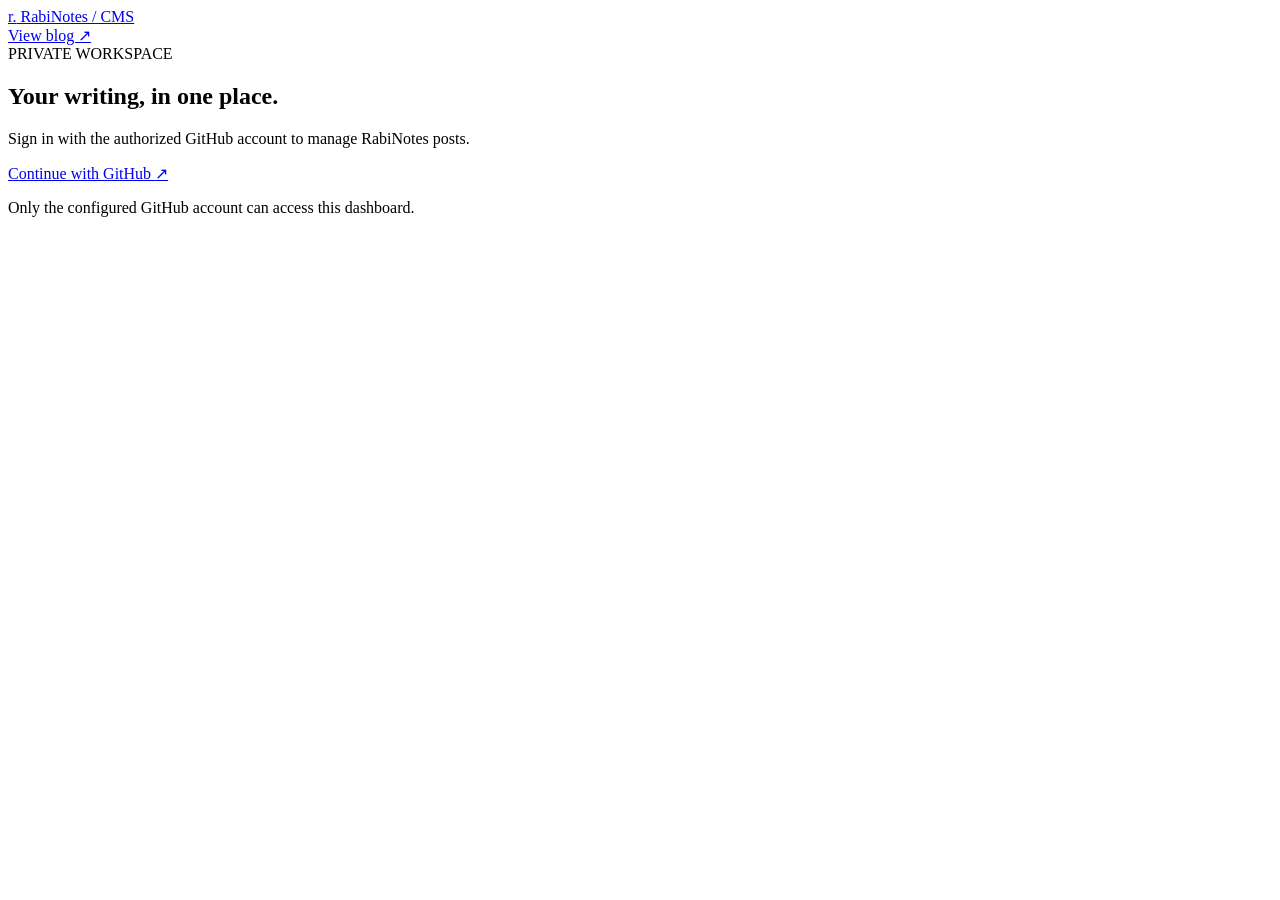
==== admin/index.html @ a3fb3af0 "Add RabiNotes CMS admin dashboard" ====
<!doctype html>
<html lang="en">
<head>
  <meta charset="utf-8">
  <meta name="viewport" content="width=device-width,initial-scale=1">
  <meta name="robots" content="noindex,nofollow">
  <meta name="theme-color" content="#f7f8fa">
  <title>RabiNotes CMS</title>
  <link rel="icon" href="/favicon.svg" type="image/svg+xml">
  <link rel="stylesheet" href="/admin/admin.css">
</head>
<body>
  <header class="topbar">
    <a class="brand" href="/" aria-label="RabiNotes home"><span class="mark">r.</span> RabiNotes <span class="muted">/ CMS</span></a>
    <div class="top-actions"><a href="/" target="_blank" rel="noreferrer">View blog ↗</a><button id="logout" class="button quiet" hidden>Sign out</button></div>
  </header>
  <main class="shell">
    <section id="login-screen" class="login-card">
      <div class="eyebrow">PRIVATE WORKSPACE</div>
      <h1>Your writing, in one place.</h1>
      <p>Sign in with the authorized GitHub account to manage RabiNotes posts.</p>
      <a class="button primary" href="https://rabinotes-auth.rabsrabi26.workers.dev/auth/login">Continue with GitHub <span>↗</span></a>
      <p class="hint">Only the configured GitHub account can access this dashboard.</p>
    </section>

    <section id="app-screen" hidden>
      <div class="page-heading">
        <div><div class="eyebrow">CONTENT MANAGEMENT</div><h1>Posts</h1><p class="subheading">Create, edit and publish notes on RabiNotes.</p></div>
        <button id="new-post" class="button primary">＋ New post</button>
      </div>
      <div id="notice" class="notice" role="status" hidden></div>
      <div class="workspace">
        <aside class="post-list-panel">
          <div class="list-heading"><strong>All posts</strong><span id="post-count">0</span></div>
          <div id="post-list" class="post-list"></div>
        </aside>
        <section class="editor-panel">
          <div id="empty-editor" class="empty-editor"><div class="empty-icon">✎</div><h2>Select a post</h2><p>Choose a post from the list or create a new one.</p></div>
          <form id="post-form" hidden>
            <div class="editor-heading"><div><div class="eyebrow" id="editor-mode">EDIT POST</div><h2 id="form-heading">Edit post</h2></div><button type="button" id="delete-post" class="button danger quiet">Delete</button></div>
            <label>Post title<input id="title" required maxlength="160" placeholder="A clear, useful title"></label>
            <div class="two-col">
              <label>URL slug<input id="slug" required pattern="[a-z0-9]+(?:-[a-z0-9]+)*" placeholder="my-new-post"></label>
              <label>Category<select id="category"><option>Networking</option><option>Wireless</option><option>Research</option><option>Notes</option></select></label>
            </div>
            <div class="two-col">
              <label>Publication date<input id="date" type="date" required></label>
              <label>Reading time<input id="read" maxlength="30" placeholder="4 min read"></label>
            </div>
            <label>Short description<textarea id="description" rows="2" maxlength="240" placeholder="A short summary shown on the homepage"></textarea></label>
            <div class="body-label"><label for="body">Post body <span>HTML supported</span></label><button type="button" id="preview-toggle" class="text-button">Preview</button></div>
            <textarea id="body" class="body-editor" rows="15" placeholder="<p>Start writing your post...</p>"></textarea>
            <div id="preview" class="preview" hidden></div>
            <div class="save-row"><span id="save-status" class="hint">Changes are saved to GitHub when you publish.</span><button type="submit" id="save-post" class="button primary">Publish changes</button></div>
          </form>
        </section>
      </div>
    </section>
  </main>
  <script src="/admin/admin.js"></script>
</body>
</html>
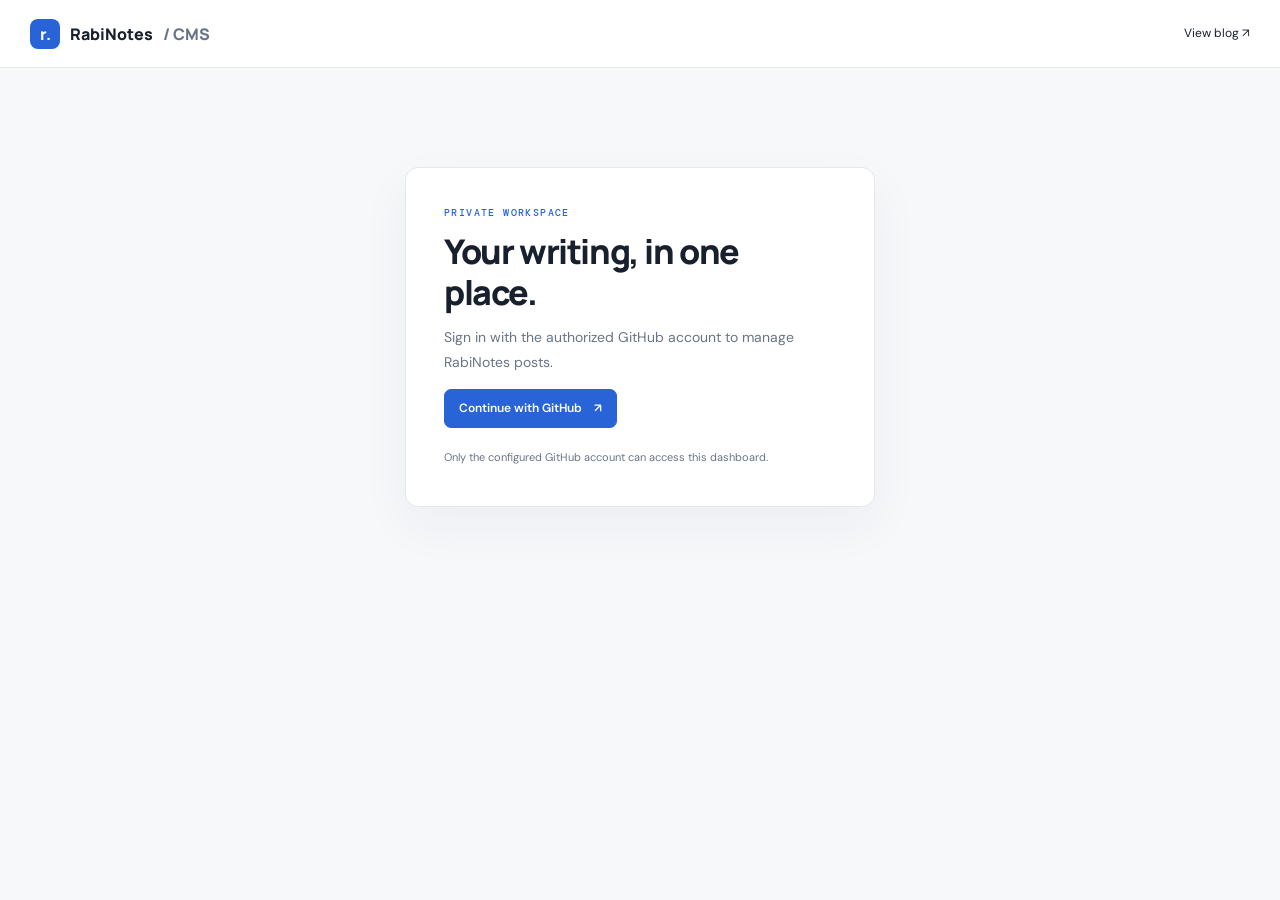
==== commit ecedb4a2: "Clarify plain-text post editor instructions" ====
--- a/admin/index.html
+++ b/admin/index.html
@@ -48,8 +48,8 @@
               <label>Reading time<input id="read" maxlength="30" placeholder="4 min read"></label>
             </div>
             <label>Short description<textarea id="description" rows="2" maxlength="240" placeholder="A short summary shown on the homepage"></textarea></label>
-            <div class="body-label"><label for="body">Post body <span>HTML supported</span></label><button type="button" id="preview-toggle" class="text-button">Preview</button></div>
-            <textarea id="body" class="body-editor" rows="15" placeholder="<p>Start writing your post...</p>"></textarea>
+            <div class="body-label"><label for="body">Post body <span>Plain text or HTML</span></label><button type="button" id="preview-toggle" class="text-button">Preview</button></div>
+            <textarea id="body" class="body-editor" rows="15" placeholder="Write normally here. Use a blank line to start a new paragraph. No HTML tags needed."></textarea>
             <div id="preview" class="preview" hidden></div>
             <div class="save-row"><span id="save-status" class="hint">Changes are saved to GitHub when you publish.</span><button type="submit" id="save-post" class="button primary">Publish changes</button></div>
           </form>
--- a/admin/admin.css
+++ b/admin/admin.css
@@ -0,0 +1,4 @@
+@import url('https://fonts.googleapis.com/css2?family=DM+Mono:wght@400;500&family=DM+Sans:wght@400;500;600;700&family=Manrope:wght@500;600;700;800&display=swap');
+:root{--bg:#f7f8fa;--surface:#fff;--ink:#17202c;--muted:#697586;--line:#e4e8ee;--accent:#2864d8;--soft:#eaf0fd;--red:#c44545;--sans:'DM Sans',sans-serif;--display:'Manrope',sans-serif;--mono:'DM Mono',monospace}
+*{box-sizing:border-box}body{margin:0;background:var(--bg);color:var(--ink);font:14px/1.6 var(--sans)}button,input,textarea,select{font:inherit}button,a{touch-action:manipulation}a{color:inherit;text-decoration:none}.topbar{height:68px;padding:0 max(24px,calc((100% - 1220px)/2));display:flex;align-items:center;justify-content:space-between;background:var(--surface);border-bottom:1px solid var(--line)}.brand{display:flex;align-items:center;gap:10px;font:800 16px var(--display)}.mark{width:30px;height:30px;display:grid;place-items:center;background:var(--accent);color:#fff;border-radius:8px}.muted,.hint{color:var(--muted)}.top-actions{display:flex;align-items:center;gap:18px;font-size:12px}.shell{width:min(1220px,calc(100% - 48px));margin:42px auto 80px}.login-card{width:min(470px,100%);margin:11vh auto 0;padding:38px;background:var(--surface);border:1px solid var(--line);border-radius:13px;box-shadow:0 18px 50px #1a2b460d}.eyebrow{font:500 10px var(--mono);letter-spacing:1.4px;color:var(--accent)}h1,h2,p{margin-top:0}.login-card h1,.page-heading h1{font:800 34px/1.2 var(--display);letter-spacing:-1.4px;margin:12px 0}.login-card>p{color:var(--muted);line-height:1.8}.button{border:1px solid var(--line);border-radius:7px;padding:9px 14px;background:var(--surface);color:var(--ink);font-weight:600;font-size:12px;cursor:pointer;display:inline-flex;align-items:center;justify-content:center;gap:12px}.button:hover{filter:brightness(.97)}.button.primary{background:var(--accent);border-color:var(--accent);color:#fff}.button.danger{color:var(--red);border-color:#f0dada}.button.quiet{background:transparent}.hint{font-size:11px}.login-card .hint{margin:20px 0 0}.page-heading{display:flex;align-items:end;justify-content:space-between;margin-bottom:24px}.page-heading h1{font-size:36px}.subheading{color:var(--muted);margin:0}.workspace{display:grid;grid-template-columns:300px minmax(0,1fr);gap:18px;align-items:start}.post-list-panel,.editor-panel{background:var(--surface);border:1px solid var(--line);border-radius:10px}.post-list-panel{overflow:hidden}.list-heading{padding:16px 18px;border-bottom:1px solid var(--line);display:flex;justify-content:space-between;font-size:12px}.list-heading span{color:var(--muted);font-family:var(--mono)}.post-list{max-height:700px;overflow:auto}.post-item{display:block;width:100%;text-align:left;padding:14px 17px;border:0;border-bottom:1px solid var(--line);background:transparent;cursor:pointer;color:var(--ink)}.post-item:hover,.post-item.active{background:var(--soft)}.post-item strong{display:block;font-size:12px;line-height:1.5}.post-item small{display:block;color:var(--muted);font:10px var(--mono);margin-top:5px}.editor-panel{padding:24px;min-height:520px}.empty-editor{min-height:470px;display:flex;flex-direction:column;align-items:center;justify-content:center;text-align:center;color:var(--muted)}.empty-editor h2{font:700 20px var(--display);color:var(--ink);margin:10px 0 4px}.empty-editor p{font-size:12px}.empty-icon{font-size:32px;color:var(--accent)}.editor-heading{display:flex;align-items:center;justify-content:space-between;margin-bottom:22px}.editor-heading h2{font:700 23px var(--display);margin:4px 0 0}label{display:block;font-size:11px;font-weight:700;margin-bottom:15px}input,textarea,select{display:block;width:100%;margin-top:6px;border:1px solid var(--line);border-radius:6px;background:#fff;color:#17202c;padding:10px 11px;outline:none;font-size:12px}input:focus,textarea:focus,select:focus{border-color:var(--accent);box-shadow:0 0 0 3px #2864d81a}textarea{resize:vertical;line-height:1.65}.two-col{display:grid;grid-template-columns:1fr 1fr;gap:14px}.body-label{display:flex;justify-content:space-between;align-items:center}.body-label label{margin-bottom:6px}.body-label label span{font-weight:400;color:var(--muted);margin-left:6px}.text-button{border:0;background:none;color:var(--accent);font-size:11px;cursor:pointer}.body-editor{font-family:var(--mono);font-size:11px;min-height:260px}.preview{border:1px solid var(--line);border-radius:7px;padding:20px;margin-top:10px;min-height:180px;line-height:1.8;overflow-wrap:anywhere}.preview h2,.preview h3{font-family:var(--display)}.preview img{max-width:100%}.preview pre{white-space:pre-wrap;background:var(--bg);padding:12px;border-radius:6px}.save-row{display:flex;justify-content:space-between;align-items:center;gap:14px;margin-top:20px;padding-top:17px;border-top:1px solid var(--line)}.notice{padding:11px 14px;border:1px solid var(--line);border-radius:7px;background:var(--surface);font-size:12px;margin-bottom:15px}.notice.error{border-color:#efcaca;color:var(--red)}.notice.success{border-color:#cce8d8;color:#23784b}[hidden]{display:none!important}
+@media(max-width:800px){.workspace{grid-template-columns:1fr}.post-list{max-height:230px}.post-list-panel{order:2}.editor-panel{order:1}.shell{margin-top:25px}}@media(max-width:560px){.topbar{padding:0 16px}.shell{width:calc(100% - 28px)}.login-card{padding:25px}.page-heading{align-items:flex-start;gap:15px;flex-direction:column}.editor-panel{padding:16px}.two-col{grid-template-columns:1fr;gap:0}.save-row{align-items:flex-start;flex-direction:column}.save-row .button{width:100%}}
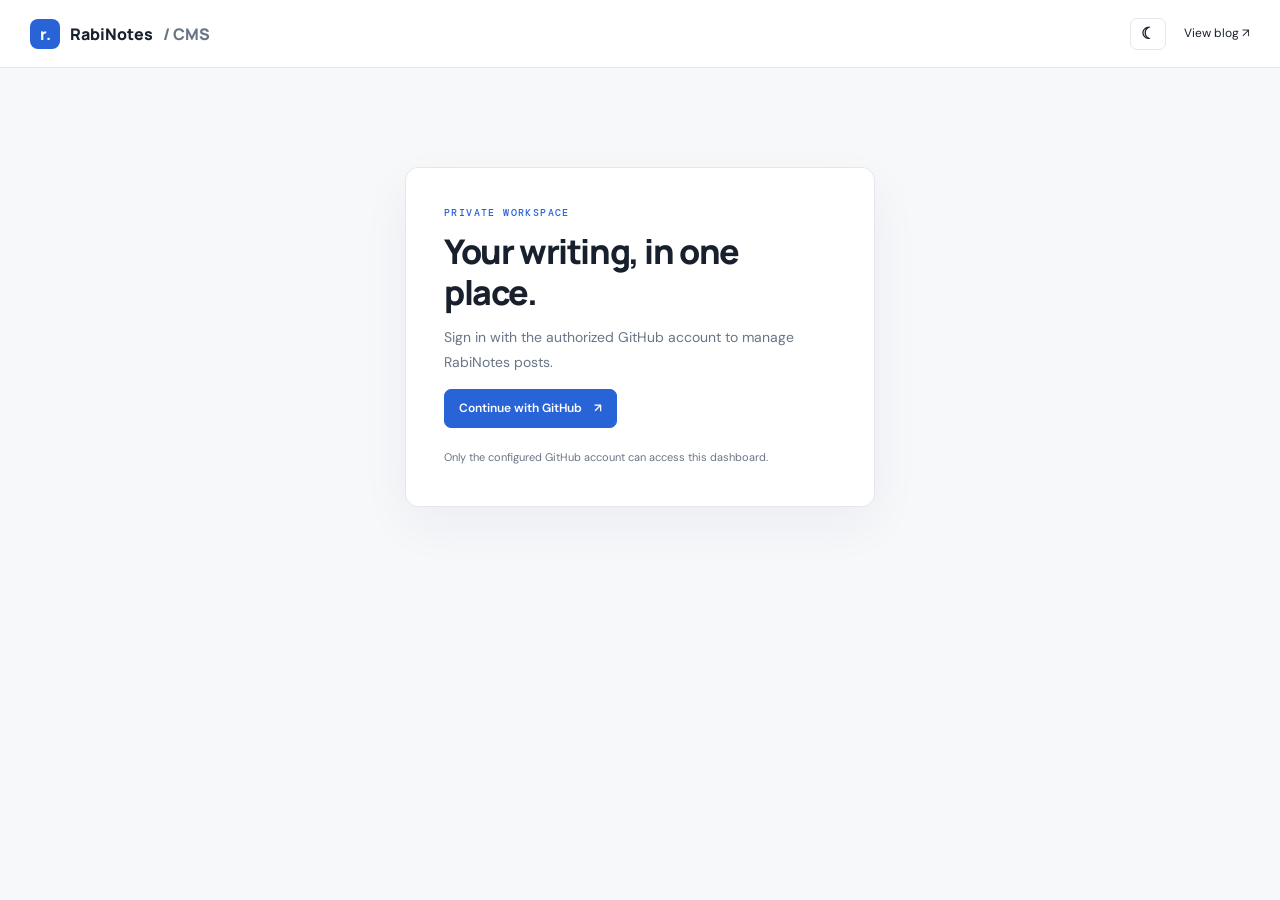
==== commit 8f132399: "Add theme toggle to admin header" ====
--- a/admin/index.html
+++ b/admin/index.html
@@ -12,7 +12,7 @@
 <body>
   <header class="topbar">
     <a class="brand" href="/" aria-label="RabiNotes home"><span class="mark">r.</span> RabiNotes <span class="muted">/ CMS</span></a>
-    <div class="top-actions"><a href="/" target="_blank" rel="noreferrer">View blog ↗</a><button id="logout" class="button quiet" hidden>Sign out</button></div>
+    <div class="top-actions"><button type="button" id="theme-toggle" class="button quiet theme-toggle" aria-label="Switch to dark mode" title="Switch theme">☾</button><a href="/" target="_blank" rel="noreferrer">View blog ↗</a><button id="logout" class="button quiet" hidden>Sign out</button></div>
   </header>
   <main class="shell">
     <section id="login-screen" class="login-card">
@@ -41,15 +41,43 @@
             <label>Post title<input id="title" required maxlength="160" placeholder="A clear, useful title"></label>
             <div class="two-col">
               <label>URL slug<input id="slug" required pattern="[a-z0-9]+(?:-[a-z0-9]+)*" placeholder="my-new-post"></label>
-              <label>Category<select id="category"><option>Networking</option><option>Wireless</option><option>Research</option><option>Notes</option></select></label>
+              <label>Category<input id="category" list="category-options" value="Notes" placeholder="Choose or type a category"><datalist id="category-options"><option value="Networking"></option><option value="Wireless"></option><option value="Research"></option><option value="Notes"></option></datalist></label>
             </div>
             <div class="two-col">
+              <label>Tags<input id="tags" placeholder="MIMO, 5G, MATLAB, Tutorial"><span class="hint">Separate multiple tags with commas.</span></label>
               <label>Publication date<input id="date" type="date" required></label>
               <label>Reading time<input id="read" maxlength="30" placeholder="4 min read"></label>
             </div>
             <label>Short description<textarea id="description" rows="2" maxlength="240" placeholder="A short summary shown on the homepage"></textarea></label>
-            <div class="body-label"><label for="body">Post body <span>Plain text or HTML</span></label><button type="button" id="preview-toggle" class="text-button">Preview</button></div>
-            <textarea id="body" class="body-editor" rows="15" placeholder="Write normally here. Use a blank line to start a new paragraph. No HTML tags needed."></textarea>
+            <div class="body-label"><label for="rich-editor">Post body <span>Rich text editor — no HTML needed</span></label><button type="button" id="preview-toggle" class="text-button">Preview</button></div>
+            <div class="editor-toolbar" role="toolbar" aria-label="Text formatting">
+              <button type="button" data-command="bold" title="Bold"><strong>B</strong></button>
+              <button type="button" data-command="italic" title="Italic"><em>I</em></button>
+              <button type="button" data-command="underline" title="Underline"><u>U</u></button>
+              <span class="toolbar-divider"></span>
+              <button type="button" data-block="h2" title="Heading">H2</button>
+              <button type="button" data-block="h3" title="Subheading">H3</button>
+              <button type="button" data-block="p" title="Paragraph">¶</button>
+              <span class="toolbar-divider"></span>
+              <button type="button" data-command="insertUnorderedList" title="Bullet list">• List</button>
+              <button type="button" data-command="insertOrderedList" title="Numbered list">1. List</button>
+              <button type="button" data-command="formatBlock" data-value="blockquote" title="Quote">❝ Quote</button>
+              <button type="button" data-command="formatBlock" data-value="pre" title="Code block">&lt;/&gt;</button>
+              <span class="toolbar-divider"></span>
+              <button type="button" id="insert-link" title="Insert link">Link</button>
+              <span class="toolbar-divider"></span>
+              <button type="button" id="upload-image" title="Upload an image from your computer">Upload image</button>
+              <button type="button" id="insert-image-url" title="Insert an image from a URL">Image URL</button>
+              <span class="toolbar-divider"></span>
+              <button type="button" id="replace-image-upload" title="Replace the selected image with an uploaded image" disabled>Replace image</button>
+              <button type="button" id="edit-image-url" title="Change the selected image URL" disabled>Change image URL</button>
+              <button type="button" id="remove-image" title="Remove the selected image" disabled>Remove image</button>
+              <button type="button" data-command="removeFormat" title="Clear formatting">Clear</button>
+            </div>
+            <div id="rich-editor" class="rich-editor" contenteditable="true" role="textbox" aria-multiline="true" aria-label="Post content" data-placeholder="Start writing your article here..."></div>
+            <textarea id="body" hidden></textarea>
+            <input id="image-file" type="file" accept="image/*" hidden>
+            <p class="hint image-help">Local testing: uploads are saved in this browser (max 1 MB per image). Image URLs can be used in either mode.</p>
             <div id="preview" class="preview" hidden></div>
             <div class="save-row"><span id="save-status" class="hint">Changes are saved to GitHub when you publish.</span><button type="submit" id="save-post" class="button primary">Publish changes</button></div>
           </form>
--- a/admin/admin.css
+++ b/admin/admin.css
@@ -1,4 +1,75 @@
 @import url('https://fonts.googleapis.com/css2?family=DM+Mono:wght@400;500&family=DM+Sans:wght@400;500;600;700&family=Manrope:wght@500;600;700;800&display=swap');
 :root{--bg:#f7f8fa;--surface:#fff;--ink:#17202c;--muted:#697586;--line:#e4e8ee;--accent:#2864d8;--soft:#eaf0fd;--red:#c44545;--sans:'DM Sans',sans-serif;--display:'Manrope',sans-serif;--mono:'DM Mono',monospace}
-*{box-sizing:border-box}body{margin:0;background:var(--bg);color:var(--ink);font:14px/1.6 var(--sans)}button,input,textarea,select{font:inherit}button,a{touch-action:manipulation}a{color:inherit;text-decoration:none}.topbar{height:68px;padding:0 max(24px,calc((100% - 1220px)/2));display:flex;align-items:center;justify-content:space-between;background:var(--surface);border-bottom:1px solid var(--line)}.brand{display:flex;align-items:center;gap:10px;font:800 16px var(--display)}.mark{width:30px;height:30px;display:grid;place-items:center;background:var(--accent);color:#fff;border-radius:8px}.muted,.hint{color:var(--muted)}.top-actions{display:flex;align-items:center;gap:18px;font-size:12px}.shell{width:min(1220px,calc(100% - 48px));margin:42px auto 80px}.login-card{width:min(470px,100%);margin:11vh auto 0;padding:38px;background:var(--surface);border:1px solid var(--line);border-radius:13px;box-shadow:0 18px 50px #1a2b460d}.eyebrow{font:500 10px var(--mono);letter-spacing:1.4px;color:var(--accent)}h1,h2,p{margin-top:0}.login-card h1,.page-heading h1{font:800 34px/1.2 var(--display);letter-spacing:-1.4px;margin:12px 0}.login-card>p{color:var(--muted);line-height:1.8}.button{border:1px solid var(--line);border-radius:7px;padding:9px 14px;background:var(--surface);color:var(--ink);font-weight:600;font-size:12px;cursor:pointer;display:inline-flex;align-items:center;justify-content:center;gap:12px}.button:hover{filter:brightness(.97)}.button.primary{background:var(--accent);border-color:var(--accent);color:#fff}.button.danger{color:var(--red);border-color:#f0dada}.button.quiet{background:transparent}.hint{font-size:11px}.login-card .hint{margin:20px 0 0}.page-heading{display:flex;align-items:end;justify-content:space-between;margin-bottom:24px}.page-heading h1{font-size:36px}.subheading{color:var(--muted);margin:0}.workspace{display:grid;grid-template-columns:300px minmax(0,1fr);gap:18px;align-items:start}.post-list-panel,.editor-panel{background:var(--surface);border:1px solid var(--line);border-radius:10px}.post-list-panel{overflow:hidden}.list-heading{padding:16px 18px;border-bottom:1px solid var(--line);display:flex;justify-content:space-between;font-size:12px}.list-heading span{color:var(--muted);font-family:var(--mono)}.post-list{max-height:700px;overflow:auto}.post-item{display:block;width:100%;text-align:left;padding:14px 17px;border:0;border-bottom:1px solid var(--line);background:transparent;cursor:pointer;color:var(--ink)}.post-item:hover,.post-item.active{background:var(--soft)}.post-item strong{display:block;font-size:12px;line-height:1.5}.post-item small{display:block;color:var(--muted);font:10px var(--mono);margin-top:5px}.editor-panel{padding:24px;min-height:520px}.empty-editor{min-height:470px;display:flex;flex-direction:column;align-items:center;justify-content:center;text-align:center;color:var(--muted)}.empty-editor h2{font:700 20px var(--display);color:var(--ink);margin:10px 0 4px}.empty-editor p{font-size:12px}.empty-icon{font-size:32px;color:var(--accent)}.editor-heading{display:flex;align-items:center;justify-content:space-between;margin-bottom:22px}.editor-heading h2{font:700 23px var(--display);margin:4px 0 0}label{display:block;font-size:11px;font-weight:700;margin-bottom:15px}input,textarea,select{display:block;width:100%;margin-top:6px;border:1px solid var(--line);border-radius:6px;background:#fff;color:#17202c;padding:10px 11px;outline:none;font-size:12px}input:focus,textarea:focus,select:focus{border-color:var(--accent);box-shadow:0 0 0 3px #2864d81a}textarea{resize:vertical;line-height:1.65}.two-col{display:grid;grid-template-columns:1fr 1fr;gap:14px}.body-label{display:flex;justify-content:space-between;align-items:center}.body-label label{margin-bottom:6px}.body-label label span{font-weight:400;color:var(--muted);margin-left:6px}.text-button{border:0;background:none;color:var(--accent);font-size:11px;cursor:pointer}.body-editor{font-family:var(--mono);font-size:11px;min-height:260px}.preview{border:1px solid var(--line);border-radius:7px;padding:20px;margin-top:10px;min-height:180px;line-height:1.8;overflow-wrap:anywhere}.preview h2,.preview h3{font-family:var(--display)}.preview img{max-width:100%}.preview pre{white-space:pre-wrap;background:var(--bg);padding:12px;border-radius:6px}.save-row{display:flex;justify-content:space-between;align-items:center;gap:14px;margin-top:20px;padding-top:17px;border-top:1px solid var(--line)}.notice{padding:11px 14px;border:1px solid var(--line);border-radius:7px;background:var(--surface);font-size:12px;margin-bottom:15px}.notice.error{border-color:#efcaca;color:var(--red)}.notice.success{border-color:#cce8d8;color:#23784b}[hidden]{display:none!important}
+*{box-sizing:border-box}body{margin:0;background:var(--bg);color:var(--ink);font:14px/1.6 var(--sans)}button,input,textarea,select{font:inherit}button,a{touch-action:manipulation}a{color:inherit;text-decoration:none}.topbar{height:68px;padding:0 max(24px,calc((100% - 1220px)/2));display:flex;align-items:center;justify-content:space-between;background:var(--surface);border-bottom:1px solid var(--line)}.brand{display:flex;align-items:center;gap:10px;font:800 16px var(--display)}.mark{width:30px;height:30px;display:grid;place-items:center;background:var(--accent);color:#fff;border-radius:8px}.muted,.hint{color:var(--muted)}.top-actions{display:flex;align-items:center;gap:18px;font-size:12px}.theme-toggle{min-width:36px;padding:7px 10px;font-size:16px;line-height:1}.shell{width:min(1220px,calc(100% - 48px));margin:42px auto 80px}.login-card{width:min(470px,100%);margin:11vh auto 0;padding:38px;background:var(--surface);border:1px solid var(--line);border-radius:13px;box-shadow:0 18px 50px #1a2b460d}.eyebrow{font:500 10px var(--mono);letter-spacing:1.4px;color:var(--accent)}h1,h2,p{margin-top:0}.login-card h1,.page-heading h1{font:800 34px/1.2 var(--display);letter-spacing:-1.4px;margin:12px 0}.login-card>p{color:var(--muted);line-height:1.8}.button{border:1px solid var(--line);border-radius:7px;padding:9px 14px;background:var(--surface);color:var(--ink);font-weight:600;font-size:12px;cursor:pointer;display:inline-flex;align-items:center;justify-content:center;gap:12px}.button:hover{filter:brightness(.97)}.button.primary{background:var(--accent);border-color:var(--accent);color:#fff}.button.danger{color:var(--red);border-color:#f0dada}.button.quiet{background:transparent}.hint{font-size:11px}.login-card .hint{margin:20px 0 0}.page-heading{display:flex;align-items:end;justify-content:space-between;margin-bottom:24px}.page-heading h1{font-size:36px}.subheading{color:var(--muted);margin:0}.workspace{display:grid;grid-template-columns:300px minmax(0,1fr);gap:18px;align-items:start}.post-list-panel,.editor-panel{background:var(--surface);border:1px solid var(--line);border-radius:10px}.post-list-panel{overflow:hidden}.list-heading{padding:16px 18px;border-bottom:1px solid var(--line);display:flex;justify-content:space-between;font-size:12px}.list-heading span{color:var(--muted);font-family:var(--mono)}.post-list{max-height:700px;overflow:auto}.post-item{display:block;width:100%;text-align:left;padding:14px 17px;border:0;border-bottom:1px solid var(--line);background:transparent;cursor:pointer;color:var(--ink)}.post-item:hover,.post-item.active{background:var(--soft)}.post-item strong{display:block;font-size:12px;line-height:1.5}.post-item small{display:block;color:var(--muted);font:10px var(--mono);margin-top:5px}.editor-panel{padding:24px;min-height:520px}.empty-editor{min-height:470px;display:flex;flex-direction:column;align-items:center;justify-content:center;text-align:center;color:var(--muted)}.empty-editor h2{font:700 20px var(--display);color:var(--ink);margin:10px 0 4px}.empty-editor p{font-size:12px}.empty-icon{font-size:32px;color:var(--accent)}.editor-heading{display:flex;align-items:center;justify-content:space-between;margin-bottom:22px}.editor-heading h2{font:700 23px var(--display);margin:4px 0 0}label{display:block;font-size:11px;font-weight:700;margin-bottom:15px}input,textarea,select{display:block;width:100%;margin-top:6px;border:1px solid var(--line);border-radius:6px;background:#fff;color:#17202c;padding:10px 11px;outline:none;font-size:12px}input:focus,textarea:focus,select:focus{border-color:var(--accent);box-shadow:0 0 0 3px #2864d81a}textarea{resize:vertical;line-height:1.65}.two-col{display:grid;grid-template-columns:1fr 1fr;gap:14px}.body-label{display:flex;justify-content:space-between;align-items:center}.body-label label{margin-bottom:6px}.body-label label span{font-weight:400;color:var(--muted);margin-left:6px}.text-button{border:0;background:none;color:var(--accent);font-size:11px;cursor:pointer}.body-editor{font-family:var(--mono);font-size:11px;min-height:260px}.preview{border:1px solid var(--line);border-radius:7px;padding:20px;margin-top:10px;min-height:180px;line-height:1.8;overflow-wrap:anywhere}.preview h2,.preview h3{font-family:var(--display)}.preview img{max-width:100%}.preview pre{white-space:pre-wrap;background:var(--bg);padding:12px;border-radius:6px}.save-row{display:flex;justify-content:space-between;align-items:center;gap:14px;margin-top:20px;padding-top:17px;border-top:1px solid var(--line)}.notice{padding:11px 14px;border:1px solid var(--line);border-radius:7px;background:var(--surface);font-size:12px;margin-bottom:15px}.notice.error{border-color:#efcaca;color:var(--red)}.notice.success{border-color:#cce8d8;color:#23784b}[hidden]{display:none!important}
 @media(max-width:800px){.workspace{grid-template-columns:1fr}.post-list{max-height:230px}.post-list-panel{order:2}.editor-panel{order:1}.shell{margin-top:25px}}@media(max-width:560px){.topbar{padding:0 16px}.shell{width:calc(100% - 28px)}.login-card{padding:25px}.page-heading{align-items:flex-start;gap:15px;flex-direction:column}.editor-panel{padding:16px}.two-col{grid-template-columns:1fr;gap:0}.save-row{align-items:flex-start;flex-direction:column}.save-row .button{width:100%}}
+
+.editor-toolbar{display:flex;align-items:center;flex-wrap:wrap;gap:5px;padding:8px;border:1px solid var(--line);border-bottom:0;border-radius:7px 7px 0 0;background:#f8f9fb}
+.editor-toolbar button{min-width:32px;height:30px;padding:0 9px;border:1px solid transparent;border-radius:5px;background:transparent;color:var(--ink);font-size:11px;cursor:pointer}
+.editor-toolbar button:hover{background:var(--soft);border-color:#d7e2fa}
+.toolbar-divider{height:20px;border-left:1px solid var(--line);margin:0 3px}
+.rich-editor{min-height:300px;padding:16px;border:1px solid var(--line);border-radius:0 0 7px 7px;outline:none;background:#fff;color:#17202c;font:14px/1.8 var(--sans);overflow-wrap:anywhere}
+.rich-editor:focus{border-color:var(--accent);box-shadow:0 0 0 3px #2864d81a}
+.rich-editor:empty:before{content:attr(data-placeholder);color:#9aa3af;pointer-events:none}
+.rich-editor h2{font:700 24px/1.3 var(--display);margin:1.2em 0 .5em}
+.rich-editor h3{font:700 19px/1.4 var(--display);margin:1.1em 0 .45em}
+.rich-editor p{margin:0 0 1em}
+.rich-editor blockquote,.preview blockquote{margin:1.2em 0;padding:10px 16px;border-left:3px solid var(--accent);background:var(--soft);color:#42516a}
+.rich-editor pre{padding:13px;background:#f1f3f6;border-radius:6px;white-space:pre-wrap;font:12px/1.6 var(--mono)}
+.rich-editor ul,.rich-editor ol,.preview ul,.preview ol{padding-left:25px;margin:0 0 1em}
+.rich-editor a{color:var(--accent);text-decoration:underline}
+
+.topic-tag{display:inline-flex;align-items:center;margin:0 6px 6px 0;padding:3px 8px;border:1px solid var(--line);border-radius:4px;color:var(--muted);font:10px var(--mono);background:var(--surface)}
+.post-tags{margin:-8px 0 12px}
+.article-tags{margin-top:18px}
+
+.rich-editor img,.preview img{display:block;max-width:100%;height:auto;margin:18px auto;border-radius:7px}
+.rich-editor img{cursor:pointer}
+.image-help{margin:7px 0 14px}
+
+.rich-editor img.selected-image{outline:3px solid var(--accent);outline-offset:4px}
+.editor-toolbar button:disabled{opacity:.38;cursor:not-allowed}
+
+
+/* Theme preference: follows the system until the visitor chooses a theme. */
+:root{color-scheme:light}
+:root[data-theme="dark"]{
+  color-scheme:dark;
+  --bg:#11151c;--surface:#1a202b;--ink:#e7ebf2;--muted:#9aa6b6;
+  --line:#303a49;--accent:#79a7ff;--soft:#25334b;--red:#ff8585;
+}
+:root[data-theme="dark"] body{background:var(--bg);color:var(--ink)}
+:root[data-theme="dark"] .topbar,
+:root[data-theme="dark"] .post-list-panel,
+:root[data-theme="dark"] .editor-panel,
+:root[data-theme="dark"] .login-card,
+:root[data-theme="dark"] .notice{background:var(--surface);border-color:var(--line)}
+:root[data-theme="dark"] .login-card{box-shadow:0 18px 50px #0005}
+:root[data-theme="dark"] input,
+:root[data-theme="dark"] textarea,
+:root[data-theme="dark"] select{background:#121923;color:var(--ink);border-color:var(--line);color-scheme:dark}
+:root[data-theme="dark"] input::placeholder,
+:root[data-theme="dark"] textarea::placeholder{color:#8491a3}
+:root[data-theme="dark"] .editor-toolbar{background:#151c27;border-color:var(--line)}
+:root[data-theme="dark"] .editor-toolbar button{color:var(--ink)}
+:root[data-theme="dark"] .editor-toolbar button:hover{background:var(--soft);border-color:#405777}
+:root[data-theme="dark"] .rich-editor{background:#121923;color:var(--ink);border-color:var(--line);color-scheme:dark}
+:root[data-theme="dark"] .rich-editor:empty:before{color:#77869a}
+:root[data-theme="dark"] .rich-editor pre,
+:root[data-theme="dark"] .preview pre{background:#202938;color:#e7ebf2}
+:root[data-theme="dark"] .rich-editor blockquote,
+:root[data-theme="dark"] .preview blockquote{background:#202d42;color:#c5d2e5}
+:root[data-theme="dark"] .post-item{color:var(--ink);border-color:var(--line)}
+:root[data-theme="dark"] .post-item:hover,
+:root[data-theme="dark"] .post-item.active{background:var(--soft)}
+:root[data-theme="dark"] .preview,
+:root[data-theme="dark"] .notice{border-color:var(--line);color:var(--ink)}
+:root[data-theme="dark"] .button{background:#202938;border-color:var(--line);color:var(--ink)}
+:root[data-theme="dark"] .button.primary{background:#356fcf;border-color:#356fcf;color:#fff}
+:root[data-theme="dark"] .button.danger{color:var(--red);border-color:#623c43}
+:root[data-theme="dark"] .button.quiet{background:transparent}
+:root[data-theme="dark"] .notice.error{border-color:#694047;color:#ff9b9b}
+:root[data-theme="dark"] .notice.success{border-color:#315b48;color:#8bd5aa}
+:root[data-theme="dark"] .topic-tag{background:#202938;border-color:var(--line);color:#c1ccda}
+:root[data-theme="dark"] .toolbar-divider{border-color:var(--line)}
+:root[data-theme="dark"] .rich-editor a{color:#91b8ff}
+.theme-toggle{min-width:36px;padding:7px 10px;font-size:16px;line-height:1}
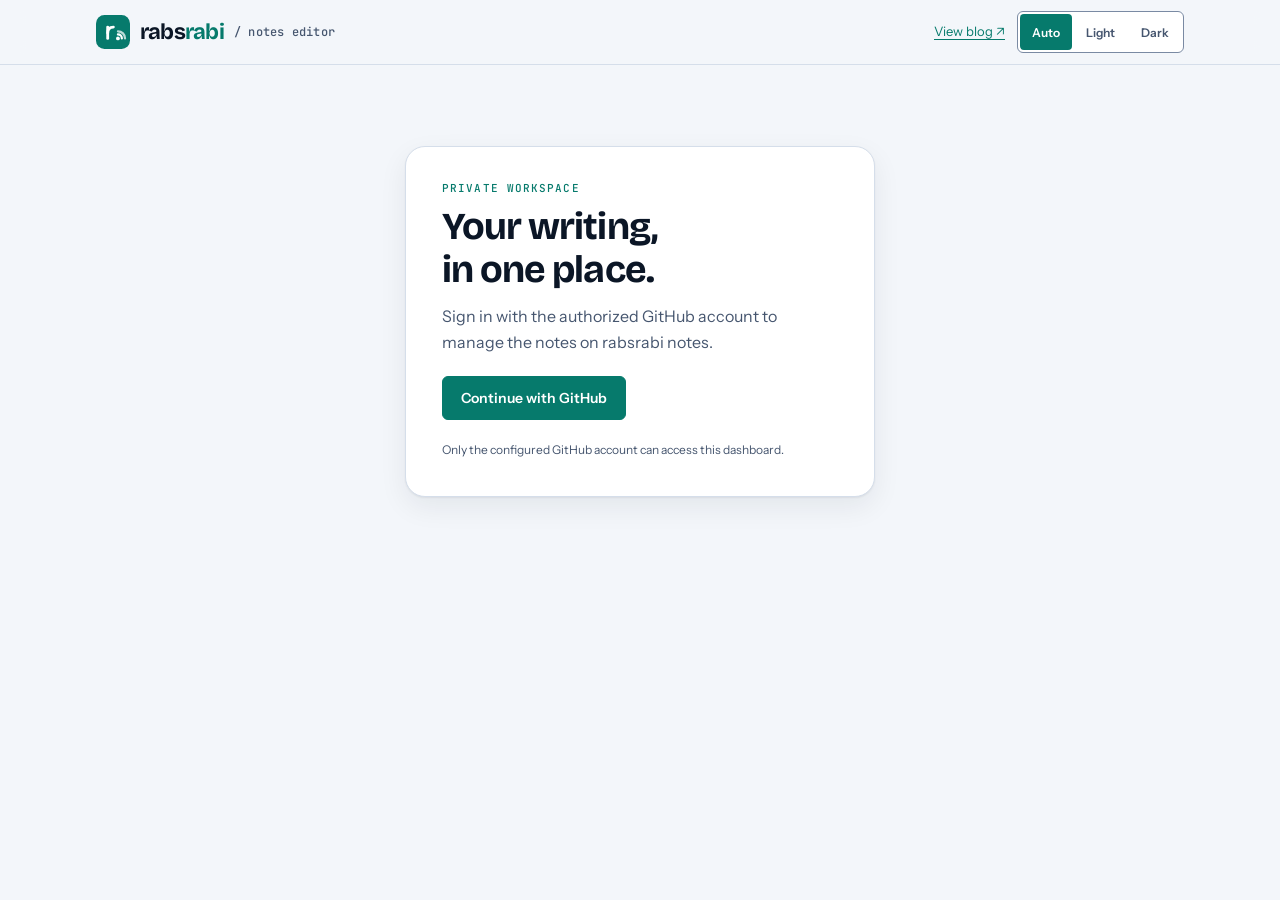
==== commit 1055c426: "Move the blog to the rabsrabi brand - Header, footer, logo ("rabsrabi / notes"), colors, type and ca" ====
--- a/admin/index.html
+++ b/admin/index.html
@@ -2,31 +2,54 @@
 <html lang="en">
 <head>
   <meta charset="utf-8">
-  <meta name="viewport" content="width=device-width,initial-scale=1">
+  <meta name="viewport" content="width=device-width, initial-scale=1, viewport-fit=cover">
   <meta name="robots" content="noindex,nofollow">
-  <meta name="theme-color" content="#f7f8fa">
-  <title>RabiNotes CMS</title>
+  <meta name="theme-color" content="#F3F6FA" media="(prefers-color-scheme: light)">
+  <meta name="theme-color" content="#080D17" media="(prefers-color-scheme: dark)">
+  <title>Editor · rabsrabi notes</title>
   <link rel="icon" href="/favicon.svg" type="image/svg+xml">
+  <link rel="icon" href="/favicon-32.png" sizes="32x32" type="image/png">
+  <link rel="apple-touch-icon" href="/apple-touch-icon.png">
+  <link rel="preconnect" href="https://fonts.googleapis.com">
+  <link rel="preconnect" href="https://fonts.gstatic.com" crossorigin>
+  <link rel="stylesheet" href="https://fonts.googleapis.com/css2?family=Bricolage+Grotesque:wght@500;600;700;800&family=Instrument+Sans:wght@400;500;600;700&family=JetBrains+Mono:wght@400;500;600&display=swap">
+  <link rel="stylesheet" href="/assets/brand/brand.css">
   <link rel="stylesheet" href="/admin/admin.css">
+  <script src="/assets/brand/brand.js"></script>
 </head>
 <body>
-  <header class="topbar">
-    <a class="brand" href="/" aria-label="RabiNotes home"><span class="mark">r.</span> RabiNotes <span class="muted">/ CMS</span></a>
-    <div class="top-actions"><button type="button" id="theme-toggle" class="button quiet theme-toggle" aria-label="Switch to dark mode" title="Switch theme">☾</button><a href="/" target="_blank" rel="noreferrer">View blog ↗</a><button id="logout" class="button quiet" hidden>Sign out</button></div>
+  <a class="skip" href="#main">Skip to content</a>
+  <header class="site-head">
+    <div class="wrap head-in">
+      <a class="lockup" href="/" aria-label="rabsrabi notes, home">
+        <svg class="mark" aria-hidden="true"><use href="#rs-mark"/></svg>
+        <span class="wm">rabs<i>rabi</i></span>
+        <span class="sub">/ notes editor</span>
+      </a>
+      <div class="head-end">
+        <a class="hide-sm" href="/" target="_blank" rel="noreferrer" style="font-size:13px">View blog &nearr;</a>
+        <div class="seg" role="group" aria-label="Theme">
+          <button type="button" data-theme-choice="auto" aria-pressed="true">Auto</button>
+          <button type="button" data-theme-choice="light" aria-pressed="false">Light</button>
+          <button type="button" data-theme-choice="dark" aria-pressed="false">Dark</button>
+        </div>
+        <button id="logout" class="btn quiet" style="min-height:36px" hidden>Sign out</button>
+      </div>
+    </div>
   </header>
-  <main class="shell">
+  <main class="shell" id="main">
     <section id="login-screen" class="login-card">
-      <div class="eyebrow">PRIVATE WORKSPACE</div>
+      <div class="eyebrow">Private workspace</div>
       <h1>Your writing, in one place.</h1>
-      <p>Sign in with the authorized GitHub account to manage RabiNotes posts.</p>
-      <a class="button primary" href="https://rabinotes-auth.rabsrabi26.workers.dev/auth/login">Continue with GitHub <span>↗</span></a>
+      <p>Sign in with the authorized GitHub account to manage the notes on rabsrabi notes.</p>
+      <a class="btn primary" href="https://rabinotes-auth.rabsrabi26.workers.dev/auth/login">Continue with GitHub</a>
       <p class="hint">Only the configured GitHub account can access this dashboard.</p>
     </section>
 
     <section id="app-screen" hidden>
       <div class="page-heading">
-        <div><div class="eyebrow">CONTENT MANAGEMENT</div><h1>Posts</h1><p class="subheading">Create, edit and publish notes on RabiNotes.</p></div>
-        <button id="new-post" class="button primary">＋ New post</button>
+        <div><div class="eyebrow">Content management</div><h1>Posts</h1><p class="subheading">Create, edit and publish notes on rabsrabi notes.</p></div>
+        <button id="new-post" class="btn primary">＋ New post</button>
       </div>
       <div id="notice" class="notice" role="status" hidden></div>
       <div class="workspace">
@@ -37,7 +60,7 @@
         <section class="editor-panel">
           <div id="empty-editor" class="empty-editor"><div class="empty-icon">✎</div><h2>Select a post</h2><p>Choose a post from the list or create a new one.</p></div>
           <form id="post-form" hidden>
-            <div class="editor-heading"><div><div class="eyebrow" id="editor-mode">EDIT POST</div><h2 id="form-heading">Edit post</h2></div><button type="button" id="delete-post" class="button danger quiet">Delete</button></div>
+            <div class="editor-heading"><div><div class="eyebrow" id="editor-mode">EDIT POST</div><h2 id="form-heading">Edit post</h2></div><button type="button" id="delete-post" class="btn danger quiet">Delete</button></div>
             <label>Post title<input id="title" required maxlength="160" placeholder="A clear, useful title"></label>
             <div class="two-col">
               <label>URL slug<input id="slug" required pattern="[a-z0-9]+(?:-[a-z0-9]+)*" placeholder="my-new-post"></label>
@@ -79,7 +102,7 @@
             <input id="image-file" type="file" accept="image/*" hidden>
             <p class="hint image-help">Local testing: uploads are saved in this browser (max 1 MB per image). Image URLs can be used in either mode.</p>
             <div id="preview" class="preview" hidden></div>
-            <div class="save-row"><span id="save-status" class="hint">Changes are saved to GitHub when you publish.</span><button type="submit" id="save-post" class="button primary">Publish changes</button></div>
+            <div class="save-row"><span id="save-status" class="hint">Changes are saved to GitHub when you publish.</span><button type="submit" id="save-post" class="btn primary">Publish changes</button></div>
           </form>
         </section>
       </div>
--- a/assets/brand/brand.css
+++ b/assets/brand/brand.css
@@ -0,0 +1,190 @@
+/*!
+ * rabsrabi brand kit, v1.0.0
+ * Tokens, base styles and shared components for rabsrabi.com, blog.rabsrabi.com and auth.rabsrabi.com.
+ * Fonts are loaded by the page with <link> tags (see README). Theme: add data-theme="light|dark" to <html>,
+ * or leave it unset to follow the system. brand.js manages that choice.
+ */
+
+/* ---------- tokens ---------- */
+:root {
+  color-scheme: light;
+  --paper: #F3F6FA;
+  --surface: #FFFFFF;
+  --sunken: #E9EFF6;
+  --ink: #0B1626;
+  --muted: #46566F;
+  --line: #D5DEEA;
+  --line-strong: #7A8AA3;
+  --signal: #067A6C;
+  --signal-ink: #FFFFFF;
+  --signal-soft: rgba(6, 122, 108, .10);
+  --spark: #A85A00;
+  --beam: #2F54C9;
+  --ok: #17794B;
+  --bad: #C0332B;
+  --shadow: 0 1px 2px rgba(11, 22, 38, .06), 0 10px 28px rgba(11, 22, 38, .07);
+  --display: "Bricolage Grotesque", ui-sans-serif, system-ui, -apple-system, "Segoe UI", sans-serif;
+  --sans: "Instrument Sans", ui-sans-serif, system-ui, -apple-system, "Segoe UI", sans-serif;
+  --mono: "JetBrains Mono", ui-monospace, "SF Mono", Menlo, Consolas, monospace;
+  --r-sm: 6px;
+  --r-md: 12px;
+  --r-lg: 20px;
+  --maxw: 1120px;
+}
+@media (prefers-color-scheme: dark) {
+  :root:not([data-theme="light"]) {
+    --paper: #080D17; --surface: #0F1829; --sunken: #0B1322; --ink: #E8EEF8; --muted: #9AA9C2;
+    --line: #1C2A42; --line-strong: #5E7394; --signal: #2DD4BF; --signal-ink: #04201C;
+    --signal-soft: rgba(45, 212, 191, .12); --spark: #FBBF24; --beam: #8FA9FF; --ok: #4ADE80; --bad: #FF8A80;
+    --shadow: 0 1px 2px rgba(0, 0, 0, .4), 0 12px 32px rgba(0, 0, 0, .35);
+    color-scheme: dark;
+  }
+}
+:root[data-theme="dark"] {
+  --paper: #080D17; --surface: #0F1829; --sunken: #0B1322; --ink: #E8EEF8; --muted: #9AA9C2;
+  --line: #1C2A42; --line-strong: #5E7394; --signal: #2DD4BF; --signal-ink: #04201C;
+  --signal-soft: rgba(45, 212, 191, .12); --spark: #FBBF24; --beam: #8FA9FF; --ok: #4ADE80; --bad: #FF8A80;
+  --shadow: 0 1px 2px rgba(0, 0, 0, .4), 0 12px 32px rgba(0, 0, 0, .35);
+  color-scheme: dark;
+}
+
+/* ---------- base ---------- */
+* { box-sizing: border-box; }
+html { scroll-behavior: smooth; scroll-padding-top: 88px; -webkit-text-size-adjust: 100%; }
+body {
+  margin: 0; background: var(--paper); color: var(--ink);
+  font: 16px/1.65 var(--sans); -webkit-font-smoothing: antialiased;
+  transition: background-color .2s, color .2s;
+}
+body::before { content: ""; position: fixed; inset: 0 0 auto; height: env(safe-area-inset-top, 0px); background: var(--paper); z-index: 30; }
+h1, h2, h3, h4 { font-family: var(--display); margin: 0; text-wrap: balance; letter-spacing: -.025em; line-height: 1.12; }
+p { margin: 0; }
+img, svg, canvas { max-width: 100%; }
+a { color: var(--signal); text-underline-offset: 3px; }
+:focus-visible { outline: 2px solid var(--signal); outline-offset: 3px; border-radius: 4px; }
+::selection { background: var(--signal); color: var(--signal-ink); }
+code, pre, kbd { font-family: var(--mono); }
+.wrap { max-width: var(--maxw); margin: 0 auto; padding-left: max(16px, env(safe-area-inset-left, 0px)); padding-right: max(16px, env(safe-area-inset-right, 0px)); }
+.mono { font-family: var(--mono); }
+.muted { color: var(--muted); }
+.eyebrow { font: 500 11px/1 var(--mono); letter-spacing: .1em; text-transform: uppercase; color: var(--signal); }
+.grid { display: grid; gap: 16px; grid-template-columns: repeat(auto-fit, minmax(min(100%, 260px), 1fr)); }
+.grid > * { min-width: 0; }
+.stack { display: grid; gap: 12px; align-content: start; }
+.row { display: flex; flex-wrap: wrap; align-items: center; gap: 12px; }
+.sr-only { position: absolute; width: 1px; height: 1px; overflow: hidden; clip: rect(0 0 0 0); white-space: nowrap; }
+.skip { position: absolute; left: 12px; top: -60px; background: var(--signal); color: var(--signal-ink); padding: 8px 14px; border-radius: var(--r-sm); z-index: 100; text-decoration: none; font-weight: 600; }
+.skip:focus { top: 12px; }
+
+/* ---------- logo ---------- */
+.mark { display: block; width: 34px; height: 34px; flex: none; --tile: var(--signal); --glyph: var(--signal-ink); }
+.m-tile { fill: var(--tile); }
+.m-glyph { stroke: var(--glyph); }
+.m-dot { fill: var(--glyph); }
+.lockup { display: inline-flex; align-items: center; gap: 10px; color: var(--ink); text-decoration: none; white-space: nowrap; }
+.wm { font: 700 22px/1 var(--display); letter-spacing: -.035em; }
+.wm i { font-style: normal; color: var(--signal); }
+.sub { font: 500 12px/1 var(--mono); color: var(--muted); letter-spacing: .02em; }
+.lockup.lg .mark { width: 52px; height: 52px; }
+.lockup.lg .wm { font-size: 34px; }
+.lockup.lg .sub { font-size: 16px; }
+
+/* ---------- header and theme switch ---------- */
+.site-head { position: sticky; top: env(safe-area-inset-top, 0px); z-index: 20; background: color-mix(in srgb, var(--paper) 88%, transparent); -webkit-backdrop-filter: blur(12px); backdrop-filter: blur(12px); border-bottom: 1px solid var(--line); }
+.head-in { display: flex; align-items: center; gap: 20px; min-height: 64px; }
+.head-nav { display: flex; gap: 4px; margin-left: 12px; }
+.head-nav a { color: var(--muted); text-decoration: none; font-size: 14px; font-weight: 500; padding: 8px 10px; border-radius: var(--r-sm); }
+.head-nav a:hover { color: var(--ink); background: var(--signal-soft); }
+.head-nav a[aria-current="page"] { color: var(--ink); box-shadow: 0 2px 0 var(--signal); border-radius: 0; }
+.head-end { margin-left: auto; display: flex; align-items: center; gap: 12px; }
+.seg { display: inline-flex; border: 1px solid var(--line-strong); border-radius: var(--r-sm); padding: 2px; background: var(--surface); gap: 2px; }
+.seg button { font: 600 12px var(--sans); border: 0; background: transparent; color: var(--muted); padding: 0 12px; min-height: 36px; border-radius: 4px; cursor: pointer; }
+.seg button[aria-pressed="true"] { background: var(--signal); color: var(--signal-ink); }
+.seg button:not([aria-pressed="true"]):hover { color: var(--ink); background: var(--signal-soft); }
+
+/* ---------- footer ---------- */
+.site-foot { border-top: 1px solid var(--line); padding-block: 28px; color: var(--muted); font-size: 13px; }
+.site-foot .wrap { display: flex; flex-wrap: wrap; align-items: center; gap: 14px 24px; }
+.site-foot .links { display: flex; flex-wrap: wrap; gap: 6px 18px; }
+.site-foot .links a { color: var(--ink); text-decoration-color: var(--line-strong); }
+.site-foot .copy { margin-left: auto; font: 500 11px var(--mono); }
+
+/* ---------- buttons ---------- */
+.btn { display: inline-flex; align-items: center; justify-content: center; gap: 8px; min-height: 44px; padding: 0 18px; border-radius: var(--r-sm); border: 1px solid var(--line-strong); background: var(--surface); color: var(--ink); font: 600 14px var(--sans); cursor: pointer; text-decoration: none; transition: border-color .15s, background-color .15s, transform .15s; }
+.btn:hover { border-color: var(--ink); transform: translateY(-1px); }
+.btn.primary { background: var(--signal); border-color: var(--signal); color: var(--signal-ink); }
+.btn.primary:hover { filter: brightness(1.08); border-color: var(--signal); }
+.btn.quiet { background: transparent; border-color: transparent; color: var(--signal); }
+.btn.quiet:hover { background: var(--signal-soft); border-color: transparent; }
+.btn.danger { background: transparent; border-color: var(--bad); color: var(--bad); }
+.btn:disabled { opacity: .5; cursor: not-allowed; transform: none; }
+
+/* ---------- form fields ---------- */
+.field { display: grid; gap: 6px; }
+.field label { font-size: 13px; font-weight: 600; }
+.field input, .field textarea, .field select { width: 100%; font: 15px var(--sans); color: var(--ink); background: var(--surface); border: 1px solid var(--line-strong); border-radius: var(--r-sm); padding: 11px 12px; }
+.field input::placeholder, .field textarea::placeholder { color: var(--muted); }
+.field input:focus, .field textarea:focus, .field select:focus { outline: none; border-color: var(--signal); box-shadow: 0 0 0 3px var(--signal-soft); }
+.field.err input, .field.err textarea { border-color: var(--bad); }
+.field .hint { font-size: 12px; color: var(--muted); }
+.field.err .hint { color: var(--bad); }
+
+/* ---------- tags, status, cards, notices ---------- */
+.tag { display: inline-flex; align-items: center; gap: 6px; font: 500 11px/1 var(--mono); padding: 5px 8px; border-radius: 5px; border: 1px solid color-mix(in srgb, currentColor 40%, transparent); color: var(--signal); background: transparent; }
+.tag.spark { color: var(--spark); }
+.tag.beam { color: var(--beam); }
+.tag.plain { color: var(--muted); border-color: var(--line); }
+.dot { width: 7px; height: 7px; border-radius: 50%; background: currentColor; }
+.card { display: grid; gap: 12px; align-content: start; padding: 22px; background: var(--surface); border: 1px solid var(--line); border-radius: var(--r-md); transition: transform .2s, border-color .2s, box-shadow .2s; }
+.card:hover { transform: translateY(-2px); border-color: color-mix(in srgb, var(--signal) 45%, var(--line)); box-shadow: var(--shadow); }
+.card .top, .card .bottom { display: flex; align-items: center; justify-content: space-between; gap: 10px; font: 500 11px var(--mono); color: var(--muted); }
+.card .bottom { padding-top: 12px; border-top: 1px solid var(--line); margin-top: 4px; }
+.card h4 { font-size: 20px; font-weight: 600; line-height: 1.3; }
+.card p { font-size: 14px; color: var(--muted); }
+.card .go { color: var(--signal); font: 600 13px var(--sans); }
+.notice { display: flex; gap: 10px; align-items: flex-start; padding: 12px 14px; border: 1px solid var(--line-strong); border-radius: var(--r-sm); background: var(--surface); font-size: 14px; }
+.notice .dot { margin-top: 8px; flex: none; }
+.notice.ok { border-color: var(--ok); } .notice.ok .dot { color: var(--ok); }
+.notice.bad { border-color: var(--bad); } .notice.bad .dot { color: var(--bad); }
+.notice.info { border-color: var(--beam); } .notice.info .dot { color: var(--beam); }
+
+/* ---------- tables ---------- */
+.table-wrap { overflow-x: auto; border: 1px solid var(--line); border-radius: var(--r-md); background: var(--surface); }
+table { border-collapse: collapse; width: 100%; font-size: 14px; }
+th, td { text-align: left; padding: 12px 16px; border-bottom: 1px solid var(--line); vertical-align: top; }
+th { font: 500 11px var(--mono); letter-spacing: .08em; text-transform: uppercase; color: var(--muted); background: var(--sunken); white-space: nowrap; }
+tr:last-child td { border-bottom: 0; }
+td.num { font: 500 13px var(--mono); font-variant-numeric: tabular-nums; white-space: nowrap; }
+
+/* ---------- command palette (brand.js builds the live one) ---------- */
+kbd { font-size: 11px; border: 1px solid var(--line-strong); border-radius: 5px; padding: 1px 6px; background: var(--sunken); color: var(--muted); }
+.palette { width: 100%; max-width: 560px; border: 1px solid var(--line-strong); border-radius: var(--r-md); background: var(--surface); box-shadow: var(--shadow); overflow: hidden; color: var(--ink); }
+.pal-in { display: flex; align-items: center; gap: 10px; padding: 14px 16px; border-bottom: 1px solid var(--line); font: 15px var(--sans); }
+.pal-in .q, .pal-in .pal-q { flex: 1; min-width: 0; }
+.pal-in .pal-q { border: 0; outline: 0; background: transparent; color: var(--ink); font: 15px var(--sans); padding: 0; }
+.pal-in .pal-q::placeholder { color: var(--muted); }
+.pal-in .caret { display: inline-block; width: 1px; height: 1.1em; background: var(--signal); vertical-align: text-bottom; margin-left: 1px; }
+.pal-g { padding: 8px; display: grid; gap: 2px; max-height: min(52vh, 420px); overflow-y: auto; }
+.pal-g .gl { font: 500 10px/1 var(--mono); letter-spacing: .1em; text-transform: uppercase; color: var(--muted); padding: 10px 10px 6px; }
+.pal-i { display: flex; align-items: center; justify-content: space-between; gap: 10px; padding: 10px; border-radius: var(--r-sm); font-size: 14px; cursor: pointer; }
+.pal-i.sel { background: var(--signal-soft); }
+.pal-i span:first-child { min-width: 0; overflow-wrap: anywhere; }
+.pal-empty { padding: 18px 10px; color: var(--muted); font-size: 14px; }
+.rs-pal-overlay { position: fixed; inset: 0; z-index: 100; display: flex; align-items: flex-start; justify-content: center; padding: max(16px, 12vh) 16px 16px; background: rgba(8, 13, 23, .55); }
+html.rs-pal-lock { overflow: hidden; }
+
+@media (max-width: 760px) {
+  .head-nav { display: none; }
+}
+@media (max-width: 560px) {
+  .hide-sm { display: none !important; }
+}
+@media (max-width: 480px) {
+  .head-in { gap: 10px; }
+  .head-in .sub { display: none; }
+  .seg button { padding: 0 9px; }
+}
+@media (prefers-reduced-motion: reduce) {
+  html { scroll-behavior: auto; }
+  *, *::before, *::after { transition: none !important; }
+}
--- a/admin/admin.css
+++ b/admin/admin.css
@@ -1,75 +1,88 @@
-@import url('https://fonts.googleapis.com/css2?family=DM+Mono:wght@400;500&family=DM+Sans:wght@400;500;600;700&family=Manrope:wght@500;600;700;800&display=swap');
-:root{--bg:#f7f8fa;--surface:#fff;--ink:#17202c;--muted:#697586;--line:#e4e8ee;--accent:#2864d8;--soft:#eaf0fd;--red:#c44545;--sans:'DM Sans',sans-serif;--display:'Manrope',sans-serif;--mono:'DM Mono',monospace}
-*{box-sizing:border-box}body{margin:0;background:var(--bg);color:var(--ink);font:14px/1.6 var(--sans)}button,input,textarea,select{font:inherit}button,a{touch-action:manipulation}a{color:inherit;text-decoration:none}.topbar{height:68px;padding:0 max(24px,calc((100% - 1220px)/2));display:flex;align-items:center;justify-content:space-between;background:var(--surface);border-bottom:1px solid var(--line)}.brand{display:flex;align-items:center;gap:10px;font:800 16px var(--display)}.mark{width:30px;height:30px;display:grid;place-items:center;background:var(--accent);color:#fff;border-radius:8px}.muted,.hint{color:var(--muted)}.top-actions{display:flex;align-items:center;gap:18px;font-size:12px}.theme-toggle{min-width:36px;padding:7px 10px;font-size:16px;line-height:1}.shell{width:min(1220px,calc(100% - 48px));margin:42px auto 80px}.login-card{width:min(470px,100%);margin:11vh auto 0;padding:38px;background:var(--surface);border:1px solid var(--line);border-radius:13px;box-shadow:0 18px 50px #1a2b460d}.eyebrow{font:500 10px var(--mono);letter-spacing:1.4px;color:var(--accent)}h1,h2,p{margin-top:0}.login-card h1,.page-heading h1{font:800 34px/1.2 var(--display);letter-spacing:-1.4px;margin:12px 0}.login-card>p{color:var(--muted);line-height:1.8}.button{border:1px solid var(--line);border-radius:7px;padding:9px 14px;background:var(--surface);color:var(--ink);font-weight:600;font-size:12px;cursor:pointer;display:inline-flex;align-items:center;justify-content:center;gap:12px}.button:hover{filter:brightness(.97)}.button.primary{background:var(--accent);border-color:var(--accent);color:#fff}.button.danger{color:var(--red);border-color:#f0dada}.button.quiet{background:transparent}.hint{font-size:11px}.login-card .hint{margin:20px 0 0}.page-heading{display:flex;align-items:end;justify-content:space-between;margin-bottom:24px}.page-heading h1{font-size:36px}.subheading{color:var(--muted);margin:0}.workspace{display:grid;grid-template-columns:300px minmax(0,1fr);gap:18px;align-items:start}.post-list-panel,.editor-panel{background:var(--surface);border:1px solid var(--line);border-radius:10px}.post-list-panel{overflow:hidden}.list-heading{padding:16px 18px;border-bottom:1px solid var(--line);display:flex;justify-content:space-between;font-size:12px}.list-heading span{color:var(--muted);font-family:var(--mono)}.post-list{max-height:700px;overflow:auto}.post-item{display:block;width:100%;text-align:left;padding:14px 17px;border:0;border-bottom:1px solid var(--line);background:transparent;cursor:pointer;color:var(--ink)}.post-item:hover,.post-item.active{background:var(--soft)}.post-item strong{display:block;font-size:12px;line-height:1.5}.post-item small{display:block;color:var(--muted);font:10px var(--mono);margin-top:5px}.editor-panel{padding:24px;min-height:520px}.empty-editor{min-height:470px;display:flex;flex-direction:column;align-items:center;justify-content:center;text-align:center;color:var(--muted)}.empty-editor h2{font:700 20px var(--display);color:var(--ink);margin:10px 0 4px}.empty-editor p{font-size:12px}.empty-icon{font-size:32px;color:var(--accent)}.editor-heading{display:flex;align-items:center;justify-content:space-between;margin-bottom:22px}.editor-heading h2{font:700 23px var(--display);margin:4px 0 0}label{display:block;font-size:11px;font-weight:700;margin-bottom:15px}input,textarea,select{display:block;width:100%;margin-top:6px;border:1px solid var(--line);border-radius:6px;background:#fff;color:#17202c;padding:10px 11px;outline:none;font-size:12px}input:focus,textarea:focus,select:focus{border-color:var(--accent);box-shadow:0 0 0 3px #2864d81a}textarea{resize:vertical;line-height:1.65}.two-col{display:grid;grid-template-columns:1fr 1fr;gap:14px}.body-label{display:flex;justify-content:space-between;align-items:center}.body-label label{margin-bottom:6px}.body-label label span{font-weight:400;color:var(--muted);margin-left:6px}.text-button{border:0;background:none;color:var(--accent);font-size:11px;cursor:pointer}.body-editor{font-family:var(--mono);font-size:11px;min-height:260px}.preview{border:1px solid var(--line);border-radius:7px;padding:20px;margin-top:10px;min-height:180px;line-height:1.8;overflow-wrap:anywhere}.preview h2,.preview h3{font-family:var(--display)}.preview img{max-width:100%}.preview pre{white-space:pre-wrap;background:var(--bg);padding:12px;border-radius:6px}.save-row{display:flex;justify-content:space-between;align-items:center;gap:14px;margin-top:20px;padding-top:17px;border-top:1px solid var(--line)}.notice{padding:11px 14px;border:1px solid var(--line);border-radius:7px;background:var(--surface);font-size:12px;margin-bottom:15px}.notice.error{border-color:#efcaca;color:var(--red)}.notice.success{border-color:#cce8d8;color:#23784b}[hidden]{display:none!important}
-@media(max-width:800px){.workspace{grid-template-columns:1fr}.post-list{max-height:230px}.post-list-panel{order:2}.editor-panel{order:1}.shell{margin-top:25px}}@media(max-width:560px){.topbar{padding:0 16px}.shell{width:calc(100% - 28px)}.login-card{padding:25px}.page-heading{align-items:flex-start;gap:15px;flex-direction:column}.editor-panel{padding:16px}.two-col{grid-template-columns:1fr;gap:0}.save-row{align-items:flex-start;flex-direction:column}.save-row .button{width:100%}}
+/* rabsrabi notes editor: page styles. Tokens and shared parts come from /assets/brand/brand.css. */
+[hidden] { display: none !important; }
+.shell { max-width: var(--maxw); margin: 40px auto 80px; padding-left: max(16px, env(safe-area-inset-left, 0px)); padding-right: max(16px, env(safe-area-inset-right, 0px)); }
 
-.editor-toolbar{display:flex;align-items:center;flex-wrap:wrap;gap:5px;padding:8px;border:1px solid var(--line);border-bottom:0;border-radius:7px 7px 0 0;background:#f8f9fb}
-.editor-toolbar button{min-width:32px;height:30px;padding:0 9px;border:1px solid transparent;border-radius:5px;background:transparent;color:var(--ink);font-size:11px;cursor:pointer}
-.editor-toolbar button:hover{background:var(--soft);border-color:#d7e2fa}
-.toolbar-divider{height:20px;border-left:1px solid var(--line);margin:0 3px}
-.rich-editor{min-height:300px;padding:16px;border:1px solid var(--line);border-radius:0 0 7px 7px;outline:none;background:#fff;color:#17202c;font:14px/1.8 var(--sans);overflow-wrap:anywhere}
-.rich-editor:focus{border-color:var(--accent);box-shadow:0 0 0 3px #2864d81a}
-.rich-editor:empty:before{content:attr(data-placeholder);color:#9aa3af;pointer-events:none}
-.rich-editor h2{font:700 24px/1.3 var(--display);margin:1.2em 0 .5em}
-.rich-editor h3{font:700 19px/1.4 var(--display);margin:1.1em 0 .45em}
-.rich-editor p{margin:0 0 1em}
-.rich-editor blockquote,.preview blockquote{margin:1.2em 0;padding:10px 16px;border-left:3px solid var(--accent);background:var(--soft);color:#42516a}
-.rich-editor pre{padding:13px;background:#f1f3f6;border-radius:6px;white-space:pre-wrap;font:12px/1.6 var(--mono)}
-.rich-editor ul,.rich-editor ol,.preview ul,.preview ol{padding-left:25px;margin:0 0 1em}
-.rich-editor a{color:var(--accent);text-decoration:underline}
+.login-card { width: min(470px, 100%); margin: 9vh auto 0; padding: 36px; background: var(--surface); border: 1px solid var(--line); border-radius: var(--r-lg); box-shadow: var(--shadow); }
+.login-card h1, .page-heading h1 { font-size: clamp(28px, 4vw, 38px); margin: 12px 0; font-weight: 700; }
+.login-card > p { color: var(--muted); }
+.login-card .btn { margin-top: 20px; }
+.hint { font-size: 12px; color: var(--muted); }
+.login-card .hint { margin: 20px 0 0; }
+.subheading { color: var(--muted); margin: 0; }
+.page-heading { display: flex; align-items: flex-end; justify-content: space-between; gap: 16px; flex-wrap: wrap; margin-bottom: 24px; }
 
-.topic-tag{display:inline-flex;align-items:center;margin:0 6px 6px 0;padding:3px 8px;border:1px solid var(--line);border-radius:4px;color:var(--muted);font:10px var(--mono);background:var(--surface)}
-.post-tags{margin:-8px 0 12px}
-.article-tags{margin-top:18px}
+.workspace { display: grid; grid-template-columns: 300px minmax(0, 1fr); gap: 18px; align-items: start; }
+.post-list-panel, .editor-panel { background: var(--surface); border: 1px solid var(--line); border-radius: var(--r-md); min-width: 0; }
+.post-list-panel { overflow: hidden; }
+.list-heading { padding: 16px 18px; border-bottom: 1px solid var(--line); display: flex; justify-content: space-between; font-size: 13px; }
+.list-heading span { color: var(--muted); font-family: var(--mono); }
+.post-list { max-height: 700px; overflow: auto; }
+.post-item { display: block; width: 100%; text-align: left; padding: 14px 17px; border: 0; border-bottom: 1px solid var(--line); background: transparent; cursor: pointer; color: var(--ink); font: inherit; }
+.post-item:hover, .post-item.active { background: var(--signal-soft); }
+.post-item strong { display: block; font-size: 14px; line-height: 1.45; font-weight: 600; }
+.post-item small { display: block; color: var(--muted); font: 500 11px var(--mono); margin-top: 5px; }
 
-.rich-editor img,.preview img{display:block;max-width:100%;height:auto;margin:18px auto;border-radius:7px}
-.rich-editor img{cursor:pointer}
-.image-help{margin:7px 0 14px}
+.editor-panel { padding: 24px; min-height: 520px; }
+.empty-editor { min-height: 470px; display: flex; flex-direction: column; align-items: center; justify-content: center; text-align: center; color: var(--muted); }
+.empty-editor h2 { font-size: 22px; color: var(--ink); margin: 10px 0 4px; }
+.empty-icon { font-size: 32px; color: var(--signal); }
+.editor-heading { display: flex; align-items: center; justify-content: space-between; gap: 12px; margin-bottom: 22px; }
+.editor-heading h2 { font-size: 24px; margin: 6px 0 0; }
 
-.rich-editor img.selected-image{outline:3px solid var(--accent);outline-offset:4px}
-.editor-toolbar button:disabled{opacity:.38;cursor:not-allowed}
+label { display: block; font-size: 13px; font-weight: 600; margin-bottom: 16px; }
+input, textarea, select { display: block; width: 100%; margin-top: 6px; border: 1px solid var(--line-strong); border-radius: var(--r-sm); background: var(--surface); color: var(--ink); padding: 11px 12px; font: 15px var(--sans); }
+input::placeholder, textarea::placeholder { color: var(--muted); }
+input:focus, textarea:focus, select:focus { outline: none; border-color: var(--signal); box-shadow: 0 0 0 3px var(--signal-soft); }
+textarea { resize: vertical; line-height: 1.6; }
+.two-col { display: grid; grid-template-columns: 1fr 1fr; gap: 0 14px; }
+.two-col > * { min-width: 0; }
+.body-label { display: flex; justify-content: space-between; align-items: center; gap: 12px; }
+.body-label label { margin-bottom: 6px; }
+.body-label label span { font-weight: 400; color: var(--muted); margin-left: 6px; }
+.text-button { border: 0; background: none; color: var(--signal); font: 600 13px var(--sans); cursor: pointer; min-height: 36px; padding: 0 6px; border-radius: var(--r-sm); }
+.text-button:hover { background: var(--signal-soft); }
 
+.editor-toolbar { display: flex; align-items: center; flex-wrap: wrap; gap: 4px; padding: 8px; border: 1px solid var(--line-strong); border-bottom: 0; border-radius: var(--r-sm) var(--r-sm) 0 0; background: var(--sunken); }
+.editor-toolbar button { min-width: 34px; height: 34px; padding: 0 9px; border: 1px solid transparent; border-radius: 5px; background: transparent; color: var(--ink); font: 500 12px var(--sans); cursor: pointer; }
+.editor-toolbar button:hover { background: var(--signal-soft); border-color: var(--line); }
+.editor-toolbar button:disabled { opacity: .4; cursor: not-allowed; background: transparent; border-color: transparent; }
+.toolbar-divider { height: 20px; border-left: 1px solid var(--line-strong); margin: 0 3px; }
 
-/* Theme preference: follows the system until the visitor chooses a theme. */
-:root{color-scheme:light}
-:root[data-theme="dark"]{
-  color-scheme:dark;
-  --bg:#11151c;--surface:#1a202b;--ink:#e7ebf2;--muted:#9aa6b6;
-  --line:#303a49;--accent:#79a7ff;--soft:#25334b;--red:#ff8585;
+.rich-editor, .preview { overflow-wrap: anywhere; line-height: 1.8; }
+.rich-editor { min-height: 300px; padding: 16px; border: 1px solid var(--line-strong); border-radius: 0 0 var(--r-sm) var(--r-sm); outline: none; background: var(--surface); color: var(--ink); font-size: 15px; }
+.rich-editor:focus { border-color: var(--signal); box-shadow: 0 0 0 3px var(--signal-soft); }
+.rich-editor:empty:before { content: attr(data-placeholder); color: var(--muted); pointer-events: none; }
+.preview { border: 1px solid var(--line-strong); border-radius: var(--r-sm); padding: 20px; margin-top: 10px; min-height: 180px; background: var(--surface); }
+.rich-editor h2, .preview h2 { font-size: 24px; margin: 1.2em 0 .5em; font-weight: 700; }
+.rich-editor h3, .preview h3 { font-size: 19px; margin: 1.1em 0 .45em; font-weight: 600; }
+.rich-editor p, .preview p { margin: 0 0 1em; }
+.rich-editor blockquote, .preview blockquote { margin: 1.2em 0; padding: 10px 16px; border-left: 3px solid var(--signal); background: var(--signal-soft); color: var(--muted); }
+.rich-editor pre, .preview pre { padding: 13px; background: var(--sunken); border: 1px solid var(--line); border-radius: var(--r-sm); white-space: pre-wrap; font-size: 13px; line-height: 1.6; }
+.rich-editor ul, .rich-editor ol, .preview ul, .preview ol { padding-left: 25px; margin: 0 0 1em; }
+.rich-editor a, .preview a { color: var(--signal); text-decoration: underline; }
+.rich-editor img, .preview img { display: block; max-width: 100%; height: auto; margin: 18px auto; border-radius: var(--r-sm); }
+.rich-editor img { cursor: pointer; }
+.rich-editor img.selected-image { outline: 3px solid var(--signal); outline-offset: 4px; }
+.image-help { margin: 7px 0 14px; }
+
+.save-row { display: flex; justify-content: space-between; align-items: center; gap: 14px; margin-top: 20px; padding-top: 17px; border-top: 1px solid var(--line); }
+
+/* editor messages reuse the brand notice, with the two class names the script sets */
+.notice { margin-bottom: 15px; }
+.notice.error { border-color: var(--bad); color: var(--bad); }
+.notice.success { border-color: var(--ok); color: var(--ok); }
+
+@media (max-width: 800px) {
+  .workspace { grid-template-columns: 1fr; }
+  .post-list { max-height: 230px; }
+  .post-list-panel { order: 2; }
+  .editor-panel { order: 1; }
+  .shell { margin-top: 24px; }
 }
-:root[data-theme="dark"] body{background:var(--bg);color:var(--ink)}
-:root[data-theme="dark"] .topbar,
-:root[data-theme="dark"] .post-list-panel,
-:root[data-theme="dark"] .editor-panel,
-:root[data-theme="dark"] .login-card,
-:root[data-theme="dark"] .notice{background:var(--surface);border-color:var(--line)}
-:root[data-theme="dark"] .login-card{box-shadow:0 18px 50px #0005}
-:root[data-theme="dark"] input,
-:root[data-theme="dark"] textarea,
-:root[data-theme="dark"] select{background:#121923;color:var(--ink);border-color:var(--line);color-scheme:dark}
-:root[data-theme="dark"] input::placeholder,
-:root[data-theme="dark"] textarea::placeholder{color:#8491a3}
-:root[data-theme="dark"] .editor-toolbar{background:#151c27;border-color:var(--line)}
-:root[data-theme="dark"] .editor-toolbar button{color:var(--ink)}
-:root[data-theme="dark"] .editor-toolbar button:hover{background:var(--soft);border-color:#405777}
-:root[data-theme="dark"] .rich-editor{background:#121923;color:var(--ink);border-color:var(--line);color-scheme:dark}
-:root[data-theme="dark"] .rich-editor:empty:before{color:#77869a}
-:root[data-theme="dark"] .rich-editor pre,
-:root[data-theme="dark"] .preview pre{background:#202938;color:#e7ebf2}
-:root[data-theme="dark"] .rich-editor blockquote,
-:root[data-theme="dark"] .preview blockquote{background:#202d42;color:#c5d2e5}
-:root[data-theme="dark"] .post-item{color:var(--ink);border-color:var(--line)}
-:root[data-theme="dark"] .post-item:hover,
-:root[data-theme="dark"] .post-item.active{background:var(--soft)}
-:root[data-theme="dark"] .preview,
-:root[data-theme="dark"] .notice{border-color:var(--line);color:var(--ink)}
-:root[data-theme="dark"] .button{background:#202938;border-color:var(--line);color:var(--ink)}
-:root[data-theme="dark"] .button.primary{background:#356fcf;border-color:#356fcf;color:#fff}
-:root[data-theme="dark"] .button.danger{color:var(--red);border-color:#623c43}
-:root[data-theme="dark"] .button.quiet{background:transparent}
-:root[data-theme="dark"] .notice.error{border-color:#694047;color:#ff9b9b}
-:root[data-theme="dark"] .notice.success{border-color:#315b48;color:#8bd5aa}
-:root[data-theme="dark"] .topic-tag{background:#202938;border-color:var(--line);color:#c1ccda}
-:root[data-theme="dark"] .toolbar-divider{border-color:var(--line)}
-:root[data-theme="dark"] .rich-editor a{color:#91b8ff}
-.theme-toggle{min-width:36px;padding:7px 10px;font-size:16px;line-height:1}
+@media (max-width: 560px) {
+  .login-card { padding: 24px; }
+  .editor-panel { padding: 16px; }
+  .two-col { grid-template-columns: 1fr; }
+  .save-row { align-items: stretch; flex-direction: column; }
+  .save-row .btn { width: 100%; }
+}
